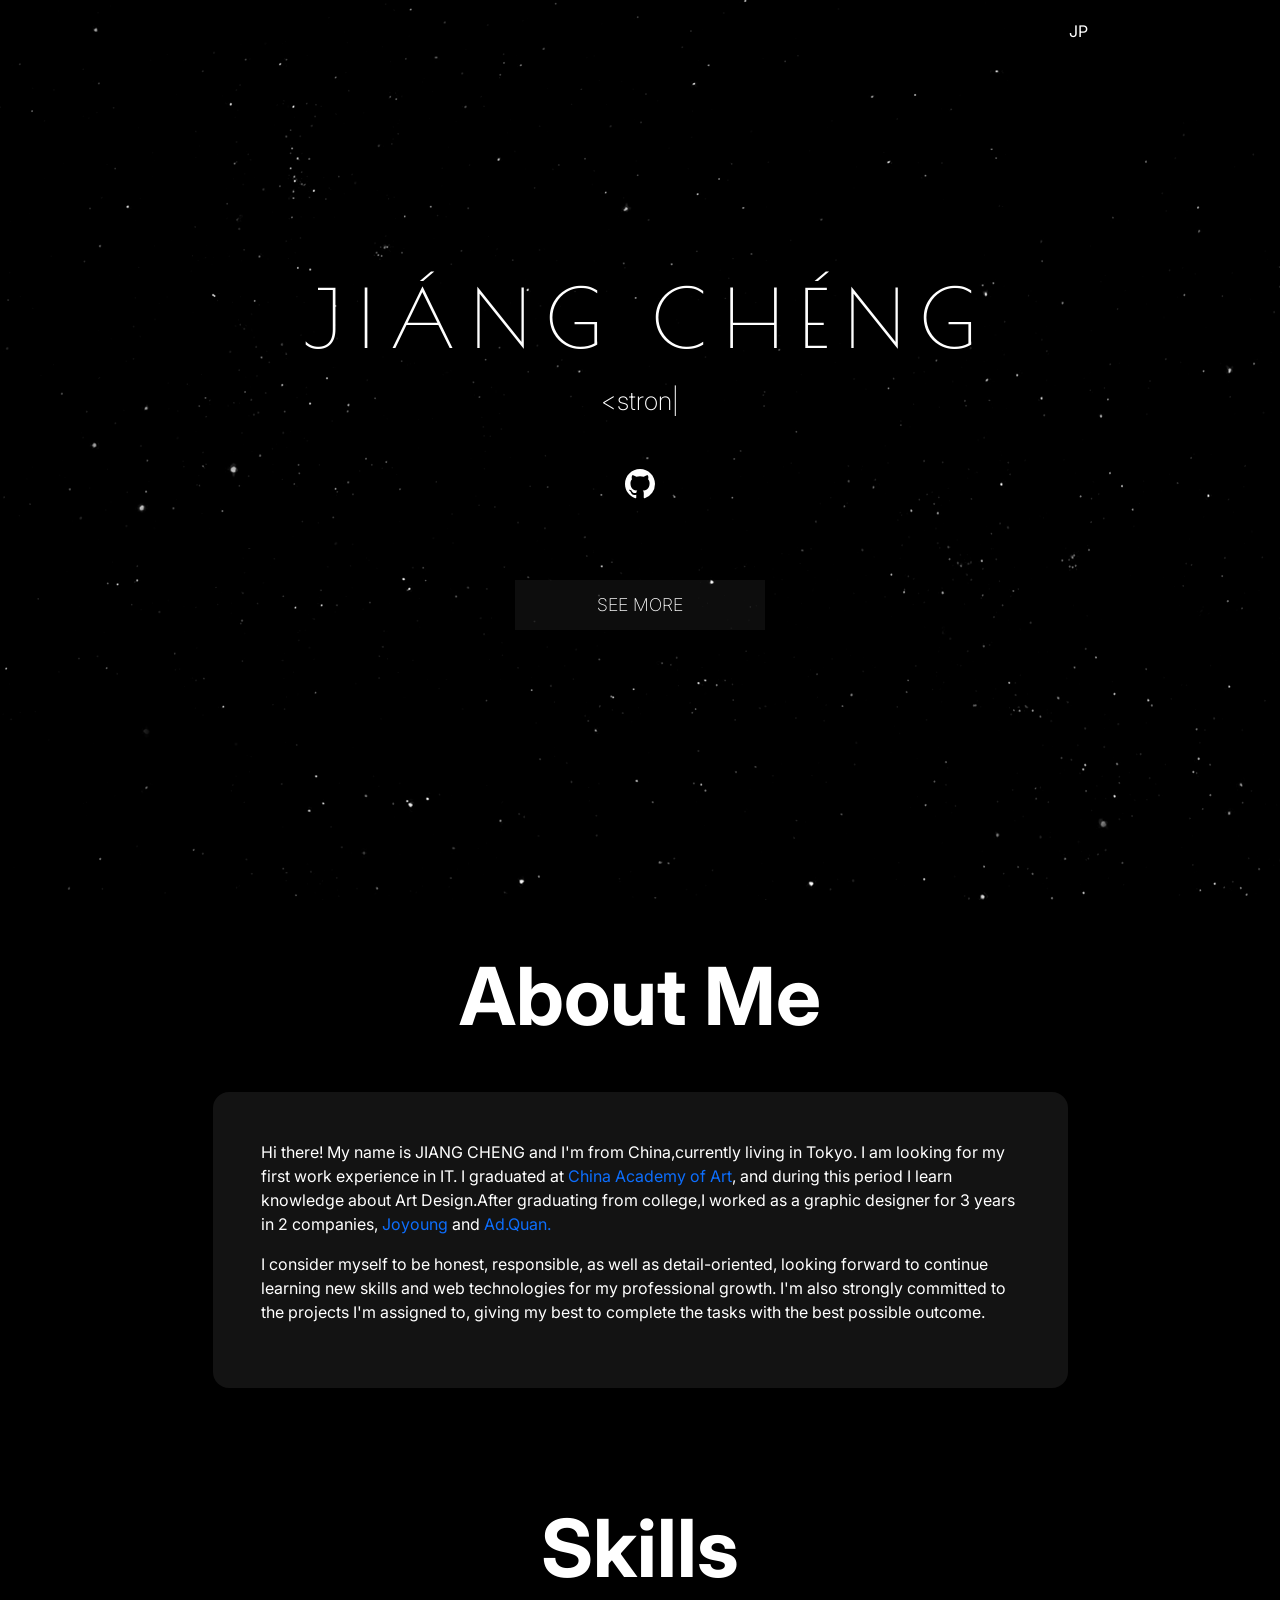
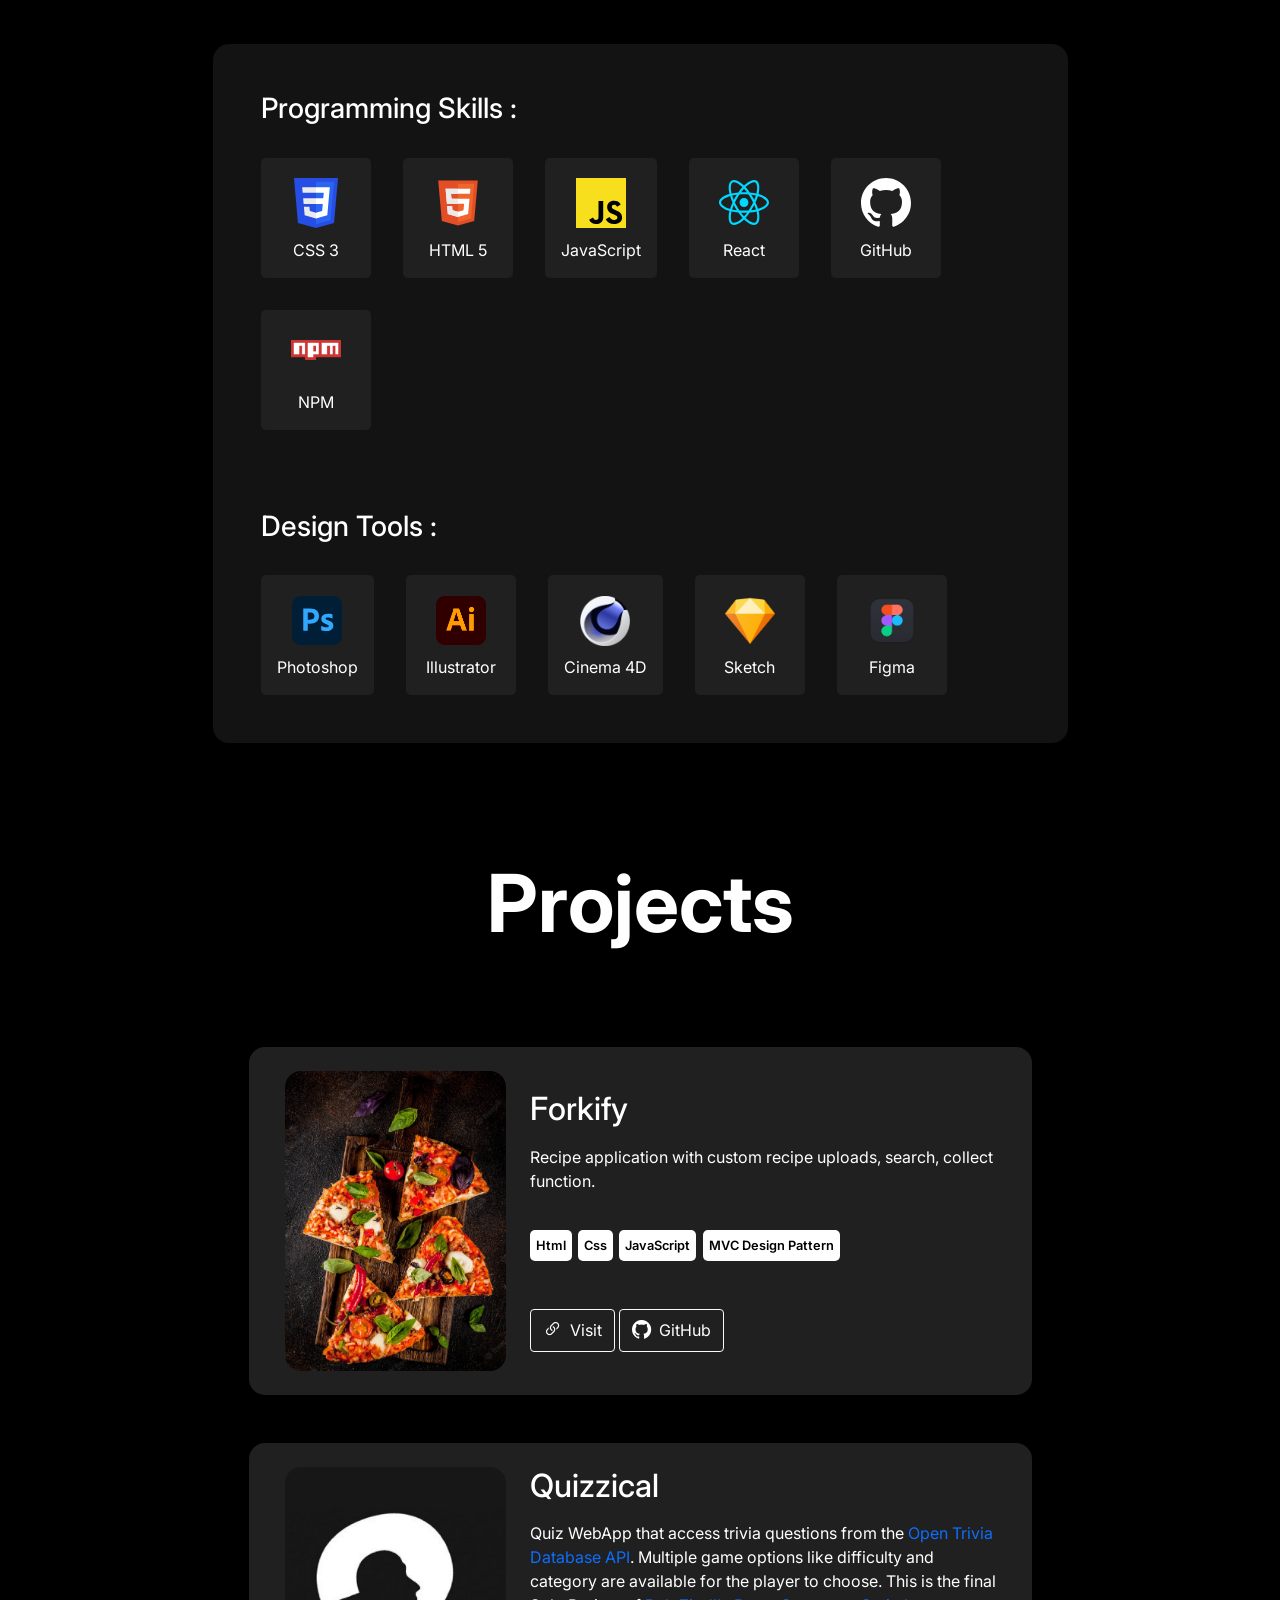
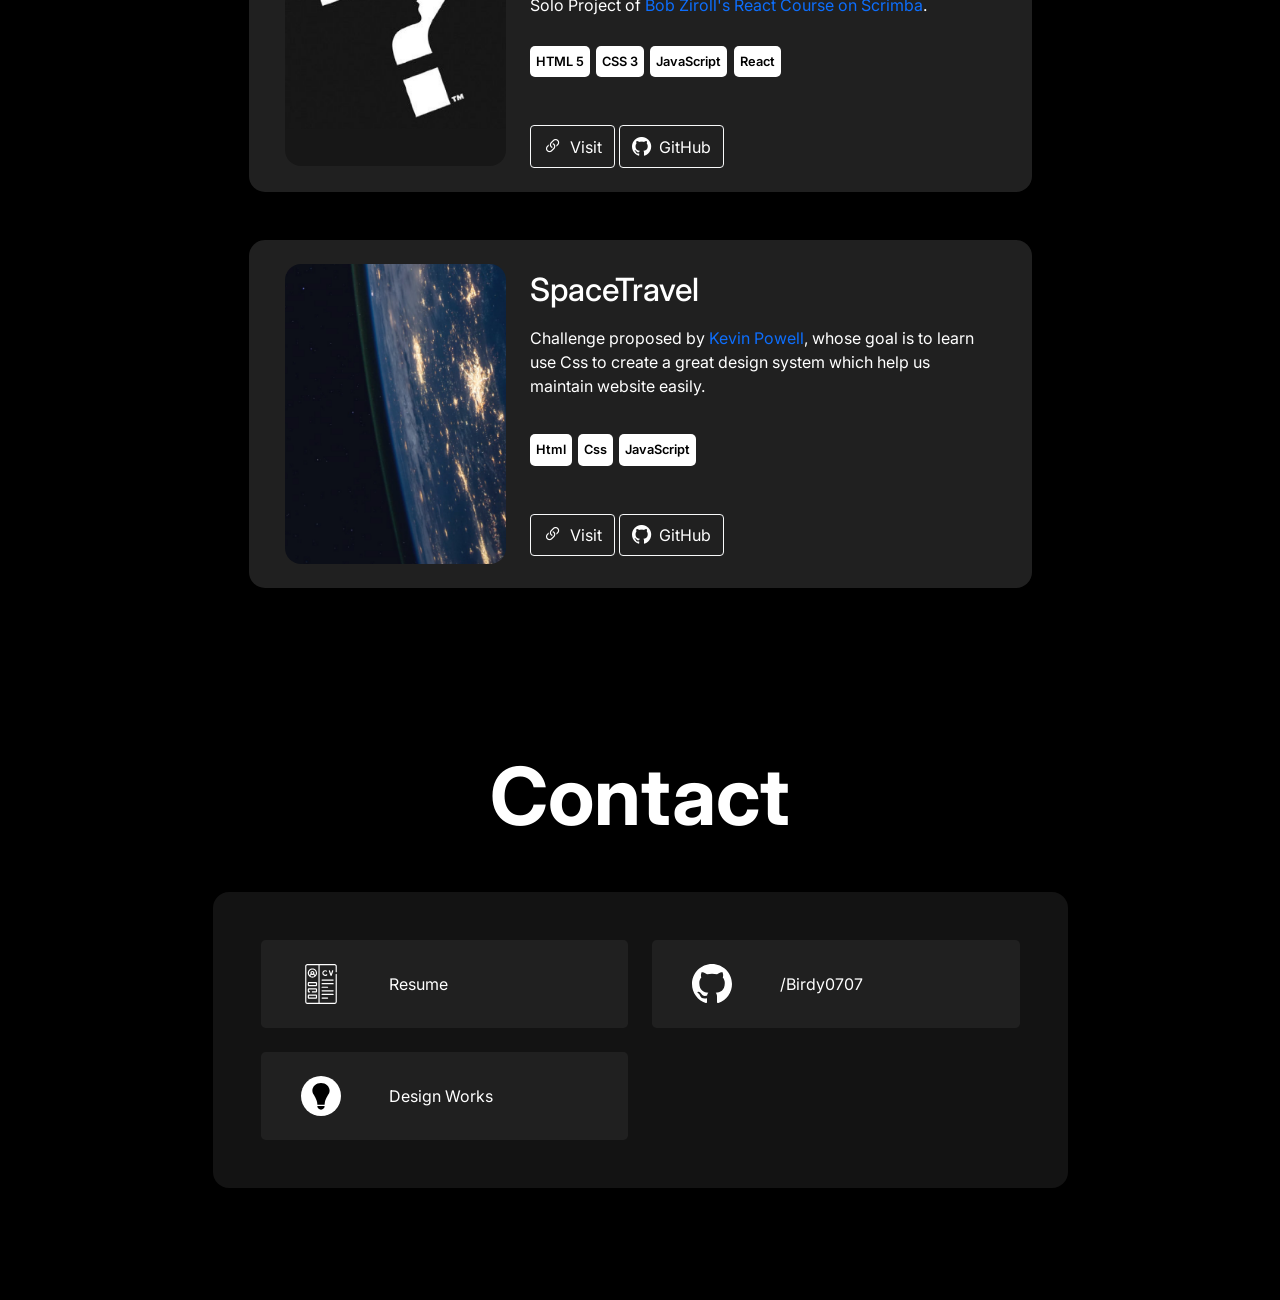
==== en.html @ 5abd1d2a "first commit" ====
<!DOCTYPE html>
<html lang="en">
  <head>
    <meta charset="UTF-8" />
    <meta http-equiv="X-UA-Compatible" content="IE=edge" />
    <meta name="viewport" content="width=device-width, initial-scale=1.0" />
    <title>Ji&aacute;ng Ch&eacute;ng</title>
    <meta
      name="description"
      content="Hi there! My name is JiangCheng, I'm a Web Developer and I'm from China but currently living in Tokyo."
    />
    <meta
      name="image"
      property="og:image"
      content="https://gastonperez.ar/img/og-image.jpg"
    />
    <meta
      name="keywords"
      content="web developer, dev, developer, resume, cv, portfolio"
    />
    <meta name="robots" content="index, follow" />
    <meta name="author" content="Gaston Perez" />
    <link rel="shortcut icon" href="favicon.png" type="image/x-icon" />
    <link rel="stylesheet" href="css/bootstrap.min.css" />
    <link rel="stylesheet" href="css/animate.min.css" />
    <link rel="stylesheet" href="css/styles.css" />
    <link rel="stylesheet" href="css/sweetalert2-dark-theme.css" />
    <script
      async
      src="https://www.googletagmanager.com/gtag/js?id=G-XEV41WTDQB"
    ></script>
    <script src="js/gtag.js"></script>
  </head>

  <body>
    <header>
      <div class="stars"></div>
      <div class="twinkling"></div>

      <a href="/" class="btn-language">JP</a>

      <div
        class="name-container d-flex flex-column align-items-center justify-content-center"
      >
        <h1
          class="name text-nowrap text-uppercase animate__animated animate__fadeInDown delay-300ms"
        >
          Ji&aacute;ng Ch&eacute;ng
        </h1>

        <div
          class="job-container animate__animated animate__fadeInLeftBig delay-800ms"
        >
          <h2 id="typed-job" class="job"></h2>
        </div>

        <ul
          class="header-links p-0 d-flex justify-content-between align-items-center"
        >
          <li>
            <!-- <div class="animate__animated animate__fadeInDown delay-6s">
              <a
                href="https://www.linkedin.com/in/gaston-ezequiel-perez/"
                target="_blank"
              >
                <img src="img/contact/linkedin.svg" alt="linkedin" />
              </a>
            </div> -->
          </li>
          <li>
            <div class="animate__animated animate__fadeInDown delay-6500ms">
              <a href="https://github.com/B1rdy0707" target="_blank">
                <img src="img/skills/github.svg" alt="github" />
              </a>
            </div>
          </li>
          <li>
            <!-- <div class="animate__animated animate__fadeInDown delay-7s">
              <a href="mailto:contact@gastonperez.ar">
                <img src="img/contact/email.svg" alt="email" />
              </a>
            </div> -->
          </li>
        </ul>

        <div
          class="animate__animated animate__zoomIn delay-7500ms btn-seeMore-box btn-seeMore-anim"
        >
          <button class="btn-seeMore">See More</button>
        </div>
      </div>
    </header>

    <main>
      <div class="container pt-5">
        <section id="about" class="mb-6">
          <div class="row">
            <h2 class="mb-5 text-center display-1 fw-bold">About Me</h2>

            <div
              class="col-11 col-lg-9 p-4 p-sm-5 m-auto bg-secondary border-radius-1em"
            >
              <p>
                Hi there! My name is JIANG CHENG and I'm from China,currently
                living in Tokyo. I am looking for my first work experience in
                IT. I graduated at
                <a
                  href="https://en.caa.edu.cn/about/schoolsdepartments/schoolofdesign/201712/12694.html"
                  target="_blank"
                  >China Academy of Art</a
                >, and during this period I learn knowledge about Art
                Design.After graduating from college,I worked as a graphic
                designer for 3 years in 2 companies,
                <a href="https://us.joyoung.com/" target="_blank">Joyoung</a>
                and
                <a href="https://en.adquan.com/" target="_blank">Ad.Quan.</a>
              </p>
              <p>
                I consider myself to be honest, responsible, as well as
                detail-oriented, looking forward to continue learning new skills
                and web technologies for my professional growth. I'm also
                strongly committed to the projects I'm assigned to, giving my
                best to complete the tasks with the best possible outcome.
              </p>
            </div>
          </div>
        </section>

        <section id="skills" class="mb-6">
          <div class="row">
            <h2 class="mb-5 text-center display-1 fw-bold">Skills</h2>

            <div
              class="col-11 col-lg-9 p-4 p-sm-5 m-auto bg-secondary border-radius-1em"
            >
              <div class="skills">
                <h3>Programming Skills :</h3>
                <ul>
                  <li>
                    <img src="img/skills/css-3.svg" alt="css3" />
                    <p>CSS 3</p>
                  </li>
                  <li>
                    <img src="img/skills/html-5.svg" alt="html5" />
                    <p>HTML 5</p>
                  </li>
                  <li>
                    <img src="img/skills/javascript.svg" alt="javascript" />
                    <p>JavaScript</p>
                  </li>
                  <li>
                    <img src="img/skills/react.svg" alt="react" />
                    <p>React</p>
                  </li>
                  <li>
                    <img src="img/skills/github.svg" alt="github" />
                    <p>GitHub</p>
                  </li>
                  <li>
                    <img src="img/skills/npm.png" alt="npm" />
                    <p>NPM</p>
                  </li>
                </ul>

                <h3>Design Tools :</h3>
                <ul>
                  <li>
                    <img src="img/skills/adobe-photoshop.svg" alt="photoshop" />
                    <p>Photoshop</p>
                  </li>
                  <li>
                    <img src="img/skills/illustrator.png" alt="trello" />
                    <p>Illustrator</p>
                  </li>
                  <li>
                    <img src="img/skills/Cinema4D.png" alt="uml" />
                    <p>Cinema 4D</p>
                  </li>
                  <li>
                    <img src="img/skills/sketch.png" alt="git" />
                    <p>Sketch</p>
                  </li>
                  <li>
                    <img src="img/skills/figma.png" alt="git" />
                    <p>Figma</p>
                  </li>
                </ul>
              </div>
            </div>
          </div>
        </section>

        <section id="projects" class="mb-6">
          <div class="row">
            <h2 class="mb-5 text-center display-1 fw-bold">Projects</h2>
            <!-- bg-secondary border-radius-1em -->
            <div class="col-11 col-lg-9 p-4 p-xl-5 m-auto">
              <article
                class="row p-1 pb-4 p-md-4 bg-tertiary border-radius-1em d-flex justify-content-between align-items-center"
              >
                <div class="col-12 col-lg-4 my-4 my-lg-0">
                  <img
                    src="img/projects/forkify.png"
                    alt="CoMAP"
                    class="img-fluid project-img"
                  />
                </div>

                <div class="col-12 col-lg-8">
                  <h2 class="mb-3">Forkify</h2>

                  <p class="mb-5 mb-md-4">
                    Recipe application with custom recipe uploads, search,
                    collect function.
                  </p>
                  <ul class="mb-5 tech-used">
                    <li>Html</li>
                    <li>Css</li>
                    <li>JavaScript</li>
                    <li>MVC Design Pattern</li>
                  </ul>

                  <div class="text-center text-md-start">
                    <a
                      href="https://forallpizza.netlify.app/"
                      target="_blank"
                      class="btn btn-outline-light project-btn"
                    >
                      <div
                        class="d-flex justify-content-center align-items-center"
                      >
                        <i class="bi bi-link-45deg me-2"></i>
                        <p class="m-0">Visit</p>
                      </div>
                    </a>

                    <a
                      href="https://github.com/B1rdy0707/forkify"
                      target="_blank"
                      class="btn btn-outline-light project-btn"
                    >
                      <div
                        class="d-flex justify-content-center align-items-center"
                      >
                        <i class="bi bi-github me-2"></i>
                        <p class="m-0">GitHub</p>
                      </div>
                    </a>
                  </div>
                </div>
              </article>

              <article
                class="row mt-5 p-1 pb-4 p-md-4 bg-tertiary border-radius-1em d-flex justify-content-between"
              >
                <div class="col-12 col-lg-4 my-4 my-lg-0">
                  <img
                    src="img/projects/quzzical.png"
                    alt="quizzical"
                    class="img-fluid project-img"
                  />
                </div>

                <div class="col-12 col-lg-8">
                  <h2 class="mb-3">Quizzical</h2>

                  <p class="mb-4 mb-md-3">
                    Quiz WebApp that access trivia questions from the
                    <a href="https://opentdb.com/" target="_blank"
                      >Open Trivia Database API</a
                    >. Multiple game options like difficulty and category are
                    available for the player to choose. This is the final Solo
                    Project of
                    <a
                      href="https://scrimba.com/learn/learnreact"
                      target="_blank"
                      >Bob Ziroll's React Course on Scrimba</a
                    >.
                  </p>

                  <ul class="mb-5 tech-used">
                    <li>HTML 5</li>
                    <li>CSS 3</li>
                    <li>JavaScript</li>
                    <li>React</li>
                  </ul>

                  <div class="text-center text-md-start">
                    <a
                      href="https://quizzical-scrimba.vercel.app/"
                      target="_blank"
                      class="btn btn-outline-light project-btn"
                    >
                      <div
                        class="d-flex justify-content-center align-items-center"
                      >
                        <i class="bi bi-link-45deg me-2"></i>
                        <p class="m-0">Visit</p>
                      </div>
                    </a>

                    <a
                      href="https://github.com/B1rdy0707/Quizzical"
                      target="_blank"
                      class="btn btn-outline-light project-btn"
                    >
                      <div
                        class="d-flex justify-content-center align-items-center"
                      >
                        <i class="bi bi-github me-2"></i>
                        <p class="m-0">GitHub</p>
                      </div>
                    </a>
                  </div>
                </div>
              </article>
              <article
                class="row mt-5 p-1 pb-4 p-md-4 bg-tertiary border-radius-1em d-flex justify-content-between align-items-center"
              >
                <div class="col-12 col-lg-4 my-4 my-lg-0">
                  <img
                    src="img/projects/space.jpg"
                    alt="Mercado Libre"
                    class="img-fluid project-img"
                  />
                </div>

                <div class="col-12 col-lg-8">
                  <h2 class="mb-3">SpaceTravel</h2>

                  <p class="mb-5 mb-md-4">
                    Challenge proposed by
                    <a
                      href="https://scrimba.com/learn/spacetravel"
                      target="_blank"
                      >Kevin Powell</a
                    >, whose goal is to learn use Css to create a great design
                    system which help us maintain website easily.
                  </p>
                  <ul class="mb-5 tech-used">
                    <li>Html</li>
                    <li>Css</li>
                    <li>JavaScript</li>
                  </ul>

                  <div class="text-center text-md-start">
                    <a
                      href="https://spacewebsitebyenari.netlify.app/"
                      target="_blank"
                      class="btn btn-outline-light project-btn"
                    >
                      <div
                        class="d-flex justify-content-center align-items-center"
                      >
                        <i class="bi bi-link-45deg me-2"></i>
                        <p class="m-0">Visit</p>
                      </div>
                    </a>

                    <a
                      href="https://github.com/B1rdy0707/Space-website"
                      target="_blank"
                      class="btn btn-outline-light project-btn"
                    >
                      <div
                        class="d-flex justify-content-center align-items-center"
                      >
                        <i class="bi bi-github me-2"></i>
                        <p class="m-0">GitHub</p>
                      </div>
                    </a>
                  </div>
                </div>
              </article>
            </div>
          </div>
        </section>

        <section id="contact" class="mb-6">
          <div class="row">
            <h2 class="mb-5 text-center display-1 fw-bold">Contact</h2>

            <div
              class="col-11 col-lg-9 p-3 p-md-4 p-xl-5 m-auto bg-secondary border-radius-1em"
            >
              <div class="row g-4">
                <div class="col-12 col-md-6">
                  <a
                    href="https://gastonperez.ar/resume"
                    target="_blank"
                    class="p-4 bg-tertiary rounded-3 btn-contact d-flex justify-content-start align-items-center"
                  >
                    <!-- Icon designed by https://www.freepik.com from www.flaticon.es -->
                    <img
                      src="img/contact/cv.svg"
                      alt="resume"
                      class="contact-icon ms-sm-3 ms-md-0 ms-xl-3 me-3 me-sm-5 me-md-3 me-xl-5"
                    />
                    <p class="m-0 fs-0 fs-md-5">Resume</p>
                  </a>
                </div>

                <div class="col-12 col-md-6">
                  <a
                    href="https://github.com/B1rdy0707"
                    target="_blank"
                    class="p-4 bg-tertiary rounded-3 btn-contact d-flex justify-content-start align-items-center"
                  >
                    <img
                      src="img/skills/github.svg"
                      alt="github"
                      class="contact-icon ms-sm-3 ms-md-0 ms-xl-3 me-3 me-sm-5 me-md-3 me-xl-5"
                    />
                    <p class="m-0 fs-0 fs-md-5">/Birdy0707</p>
                  </a>
                </div>

                <div class="col-12 col-md-6">
                  <a
                    href="https://enariportfolio.netlify.app/index.html"
                    target="_blank"
                    class="p-4 bg-tertiary rounded-3 btn-contact d-flex justify-content-start align-items-center"
                  >
                    <img
                      src="img/contact/design.svg"
                      alt="github"
                      class="contact-icon ms-sm-3 ms-md-0 ms-xl-3 me-3 me-sm-5 me-md-3 me-xl-5"
                    />
                    <p class="m-0 fs-0 fs-md-5">Design Works</p>
                  </a>
                </div>
              </div>
            </div>
          </div>
        </section>
      </div>
    </main>

    <script src="js/bootstrap.bundle.min.js"></script>
    <script src="js/enable-tooltips.js"></script>
    <script src="js/btn-seeMore.js"></script>
    <script src="js/typed.js"></script>
    <script src="js/typed-job-en.js"></script>
    <script src="js/sweetalert2.min.js"></script>
    <script src="js/project-img-zoom.js"></script>
  </body>
</html>
---- css/styles.css ----
@import url("https://fonts.googleapis.com/css2?family=Poiret+One&display=swap");
@import url("https://fonts.googleapis.com/css2?family=Inter:wght@100;200;300;400;500;600;700;800;900&display=swap");
@import url("https://cdn.jsdelivr.net/npm/bootstrap-icons@1.5.0/font/bootstrap-icons.css");

* {
  margin: 0;
  padding: 0;
  box-sizing: border-box;
  font-family: "Inter", sans-serif;
  scroll-behavior: smooth;
  background-color: #000;
  color: #fff;
}

header {
  height: 100vh;
}

main {
  position: relative;
  z-index: 10;
}

div,
p,
h1,
h2,
h3,
h4,
h5,
h6,
ul,
li,
img,
a,
i {
  background-color: transparent;
}

button {
  padding: 0;
  border: none;
  background: none;
  cursor: pointer;
}

a {
  text-decoration: none;
}

h2 {
  margin: 0;
}

ul {
  list-style: none;
}

img {
  -webkit-user-drag: none;
  -khtml-user-drag: none;
  -moz-user-drag: none;
  -o-user-drag: none;
}

::-webkit-scrollbar {
  width: 10px;
}

::-webkit-scrollbar-thumb {
  border-radius: 10px;
  background-color: #fff;
}

.typed-cursor {
  font-size: calc(0.8em + 1vw);
  font-weight: 200;
}

.mb-6 {
  margin-bottom: 7rem !important;
}

.bg-secondary {
  background-color: #131313 !important;
}

.bg-tertiary {
  background-color: #202020 !important;
}

.border-radius-1em {
  border-radius: 1em;
}

.btn-language {
  color: #fff;
  position: absolute;
  top: 1.5vw;
  right: 15vw;
  z-index: 3;
  transition: 0.15s;
}

.btn-language:hover {
  color: #fff;
}

.name-container {
  position: relative;
  z-index: 2;
  left: 50%;
  top: 50%;
  -webkit-transform: translate(-50%, -50%);
  transform: translate(-50%, -50%);
}

.name {
  font-size: calc(1em + 5vw);
  font-family: "Poiret One", sans-serif;
  font-weight: 400;
  letter-spacing: 1rem;
  background-color: inherit;
  margin-bottom: 1rem;
  margin-right: -1rem;
  text-align: center;
}

.job-container {
  height: 38px;
}

.job {
  display: inline-block;
  font-weight: 200;
  font-size: calc(0.8em + 1vw);
  background-color: inherit;
}

.job-after-typing {
  font-weight: 700;
}

.delay-300ms {
  animation-delay: 0.3s;
}

.delay-800ms {
  animation-delay: 0.8s;
}

.delay-6s {
  animation-delay: 6s;
}

.delay-6500ms {
  animation-delay: 6.5s;
}

.delay-7s {
  animation-delay: 7s;
}

.delay-7500ms {
  animation-delay: 7.5s;
}

.btn-seeMore {
  color: #fff;
  background: transparent;
  font-weight: 200;
  font-size: 1.1em;
  text-transform: uppercase;
}

.btn-seeMore-box {
  line-height: 50px;
  height: 50px;
  text-align: center;
  width: 250px;
  cursor: pointer;
  margin-top: 4rem;
}

.btn-seeMore-anim {
  color: #fff;
  transition: all 0.5s;
  position: relative;
}

.btn-seeMore-anim::before {
  content: "";
  position: absolute;
  top: 0;
  left: 0;
  width: 100%;
  height: 100%;
  z-index: 3;
  background-color: rgba(255, 255, 255, 0.05);
  transition: all 0.3s;
}

.btn-seeMore-anim:hover::before {
  opacity: 0;
  transform: scale(0.5, 0.5);
}

.btn-seeMore-anim::after {
  content: "";
  position: absolute;
  top: 0;
  left: 0;
  width: 100%;
  height: 100%;
  z-index: 3;
  opacity: 0;
  transition: all 0.3s;
  border: 1px solid rgba(255, 255, 255, 0.5);
  transform: scale(1.2, 1.2);
}

.btn-seeMore-anim:hover::after {
  opacity: 1;
  transform: scale(1, 1);
}

.header-links {
  width: 130px;
  margin-top: 3em;
}

.header-links li {
  transition: 0.15s;
}

.header-links li:hover {
  transform: scale(1.2);
}

.header-links li img {
  padding: 1px 0;
  width: 30px;
}

.skills h3 {
  margin: 0;
}

.skills ul {
  margin: 0;
  padding: 0;
  display: flex;
  justify-content: flex-start;
  flex-wrap: wrap;
  margin: 0 0 5em 0;
}

.skills ul:last-child {
  margin: 0;
}

.skills ul::after {
  content: "";
  flex: auto;
}

.skills li {
  min-width: 110px;
  height: 120px;
  display: flex;
  flex-direction: column;
  align-items: center;
  margin-right: 2em;
  margin-top: 2em;
  transition: 0.2s;
  background-color: #202020;
  border-radius: 5px;
  padding: 1em;
}

.skills li:hover {
  transform: scale(1.2);
}

.skills li:last-child {
  margin-right: 0;
}

.skills li p {
  margin: auto 0 0 0;
}

.skills img {
  width: 50px;
  margin: auto;
}

.project-img {
  border-radius: 1em;
  transition: 0.2s;
}

.project-img:hover {
  transform: scale(1.1);
  cursor: zoom-in;
}

.project-btn i {
  font-size: 1.2em;
  transition: 0.15s;
}

.project-btn:not(.project-btn-disabled):hover p,
.project-btn:not(.project-btn-disabled):hover i {
  color: #000;
}

.project-btn-disabled {
  cursor: not-allowed;
  opacity: 0.5;
}

.project-btn-disabled:hover {
  background-color: transparent;
}

.tech-used {
  padding: 0;
  display: flex;
  flex-wrap: wrap;
  align-items: center;
}

.tech-used li {
  background-color: #fff;
  color: #000;
  font-size: 0.8em;
  font-weight: 600;
  border-radius: 5px;
  padding: 6px;
  margin-right: 0.5em;
  margin-top: 1em;
}

.tech-used li:last-child {
  margin-right: 0;
}

.tech-used::after {
  content: "";
  flex: auto;
}

.btn-contact {
  cursor: pointer;
  transition: 0.15s;
}

.btn-contact:hover {
  transform: scale(1.05);
}

.contact-icon {
  width: 40px;
}

.team-work-text {
  font-weight: 200;
  font-size: 0.55em;
  background-color: inherit;
  margin-left: 14px;
}

.stars,
.twinkling {
  position: absolute;
  display: block;
  top: 0;
  bottom: 0;
  left: 0;
  right: 0;
}

.stars {
  z-index: 0;
  background: #000 url("../img/header/stars.png") repeat top center;
}

.twinkling {
  z-index: 1;
  background: transparent url("../img/header/twinkling.png") repeat top center;
  animation: move-twink-back 500s linear infinite;
}

@keyframes move-twink-back {
  from {
    background-position: 0 0;
  }
  to {
    background-position: -10000px 5000px;
  }
}

@media screen and (max-width: 991px) {
  .skills li {
    margin-right: 1em;
  }

  .contact-icon {
    width: 25px;
  }

  .btn-language {
    top: 5vh;
    right: 5vw;
  }

  .project-img:hover {
    transform: none;
    cursor: auto;
  }
  .project-img {
    height: 50vh;
    width: 90vw;
    object-fit: cover;
  }
}

@media screen and (max-width: 767px) {
  .contact-icon {
    width: 40px;
  }
  .project-img {
    height: 30vh;
    width: 90vw;
    object-fit: cover;
  }
}

@media screen and (max-width: 500px) {
  .project-img {
    height: 30vh;
    width: 90vw;
    object-fit: cover;
  }
  .skills ul {
    justify-content: space-around;
  }

  .skills ul::after {
    content: none;
    flex: none;
  }

  .skills li {
    margin-right: 0.5em;
  }

  .btn-language {
    top: 8vw;
    right: 8vw;
  }
}

@media screen and (max-width: 450px) {
  .name {
    font-size: 7vw;
  }

  .job {
    font-size: calc(1em + 1vw);
  }
}

@media screen and (max-width: 350px) {
  .name {
    font-size: 6vw;
  }

  .job {
    font-size: calc(0.8em + 1vw);
  }

  .team-work-text {
    display: block;
    margin: 10px 0 0 0;
  }
}
---- css/sweetalert2-dark-theme.css ----
/*
* @sweetalert2/themes v3.2.0
* Released under the MIT License.
*/

.swal2-popup.swal2-toast {
  flex-direction: row;
  align-items: center;
  width: auto;
  padding: 0.625em;
  overflow-y: hidden;
  background: #19191a;
  box-shadow: 0 0 0.625em #d9d9d9; }
  .swal2-popup.swal2-toast .swal2-header {
    flex-direction: row; }
  .swal2-popup.swal2-toast .swal2-title {
    flex-grow: 1;
    justify-content: flex-start;
    margin: 0 0.6em;
    font-size: 1em; }
  .swal2-popup.swal2-toast .swal2-footer {
    margin: 0.5em 0 0;
    padding: 0.5em 0 0;
    font-size: 0.8em; }
  .swal2-popup.swal2-toast .swal2-close {
    position: static;
    width: 0.8em;
    height: 0.8em;
    line-height: 0.8; }
  .swal2-popup.swal2-toast .swal2-content {
    justify-content: flex-start;
    font-size: 1em; }
  .swal2-popup.swal2-toast .swal2-icon {
    width: 2em;
    min-width: 2em;
    height: 2em;
    margin: 0; }
    .swal2-popup.swal2-toast .swal2-icon .swal2-icon-content {
      display: flex;
      align-items: center;
      font-size: 1.8em;
      font-weight: bold; }
      @media all and (-ms-high-contrast: none), (-ms-high-contrast: active) {
        .swal2-popup.swal2-toast .swal2-icon .swal2-icon-content {
          font-size: .25em; } }
    .swal2-popup.swal2-toast .swal2-icon.swal2-success .swal2-success-ring {
      width: 2em;
      height: 2em; }
    .swal2-popup.swal2-toast .swal2-icon.swal2-error [class^='swal2-x-mark-line'] {
      top: .875em;
      width: 1.375em; }
      .swal2-popup.swal2-toast .swal2-icon.swal2-error [class^='swal2-x-mark-line'][class$='left'] {
        left: .3125em; }
      .swal2-popup.swal2-toast .swal2-icon.swal2-error [class^='swal2-x-mark-line'][class$='right'] {
        right: .3125em; }
  .swal2-popup.swal2-toast .swal2-actions {
    flex-basis: auto !important;
    width: auto;
    height: auto;
    margin: 0 .3125em; }
  .swal2-popup.swal2-toast .swal2-styled {
    margin: 0 .3125em;
    padding: .3125em .625em;
    font-size: 1em; }
    .swal2-popup.swal2-toast .swal2-styled:focus {
      box-shadow: 0 0 0 1px #19191a, 0 0 0 3px rgba(63, 126, 188, 0.4); }
  .swal2-popup.swal2-toast .swal2-success {
    border-color: #a5dc86; }
    .swal2-popup.swal2-toast .swal2-success [class^='swal2-success-circular-line'] {
      position: absolute;
      width: 1.6em;
      height: 3em;
      transform: rotate(45deg);
      border-radius: 50%; }
      .swal2-popup.swal2-toast .swal2-success [class^='swal2-success-circular-line'][class$='left'] {
        top: -.8em;
        left: -.5em;
        transform: rotate(-45deg);
        transform-origin: 2em 2em;
        border-radius: 4em 0 0 4em; }
      .swal2-popup.swal2-toast .swal2-success [class^='swal2-success-circular-line'][class$='right'] {
        top: -.25em;
        left: .9375em;
        transform-origin: 0 1.5em;
        border-radius: 0 4em 4em 0; }
    .swal2-popup.swal2-toast .swal2-success .swal2-success-ring {
      width: 2em;
      height: 2em; }
    .swal2-popup.swal2-toast .swal2-success .swal2-success-fix {
      top: 0;
      left: .4375em;
      width: .4375em;
      height: 2.6875em; }
    .swal2-popup.swal2-toast .swal2-success [class^='swal2-success-line'] {
      height: .3125em; }
      .swal2-popup.swal2-toast .swal2-success [class^='swal2-success-line'][class$='tip'] {
        top: 1.125em;
        left: .1875em;
        width: .75em; }
      .swal2-popup.swal2-toast .swal2-success [class^='swal2-success-line'][class$='long'] {
        top: .9375em;
        right: .1875em;
        width: 1.375em; }
    .swal2-popup.swal2-toast .swal2-success.swal2-icon-show .swal2-success-line-tip {
      -webkit-animation: swal2-toast-animate-success-line-tip .75s;
              animation: swal2-toast-animate-success-line-tip .75s; }
    .swal2-popup.swal2-toast .swal2-success.swal2-icon-show .swal2-success-line-long {
      -webkit-animation: swal2-toast-animate-success-line-long .75s;
              animation: swal2-toast-animate-success-line-long .75s; }
  .swal2-popup.swal2-toast.swal2-show {
    -webkit-animation: swal2-toast-show 0.5s;
            animation: swal2-toast-show 0.5s; }
  .swal2-popup.swal2-toast.swal2-hide {
    -webkit-animation: swal2-toast-hide 0.1s forwards;
            animation: swal2-toast-hide 0.1s forwards; }

.swal2-container {
  display: flex;
  position: fixed;
  z-index: 1060;
  top: 0;
  right: 0;
  bottom: 0;
  left: 0;
  flex-direction: row;
  align-items: center;
  justify-content: center;
  padding: 0.625em;
  overflow-x: hidden;
  transition: background-color 0.1s;
  -webkit-overflow-scrolling: touch; }
  .swal2-container.swal2-backdrop-show, .swal2-container.swal2-noanimation {
    background: rgba(25, 25, 26, 0.75); }
  .swal2-container.swal2-backdrop-hide {
    background: transparent !important; }
  .swal2-container.swal2-top {
    align-items: flex-start; }
  .swal2-container.swal2-top-start, .swal2-container.swal2-top-left {
    align-items: flex-start;
    justify-content: flex-start; }
  .swal2-container.swal2-top-end, .swal2-container.swal2-top-right {
    align-items: flex-start;
    justify-content: flex-end; }
  .swal2-container.swal2-center {
    align-items: center; }
  .swal2-container.swal2-center-start, .swal2-container.swal2-center-left {
    align-items: center;
    justify-content: flex-start; }
  .swal2-container.swal2-center-end, .swal2-container.swal2-center-right {
    align-items: center;
    justify-content: flex-end; }
  .swal2-container.swal2-bottom {
    align-items: flex-end; }
  .swal2-container.swal2-bottom-start, .swal2-container.swal2-bottom-left {
    align-items: flex-end;
    justify-content: flex-start; }
  .swal2-container.swal2-bottom-end, .swal2-container.swal2-bottom-right {
    align-items: flex-end;
    justify-content: flex-end; }
  .swal2-container.swal2-bottom > :first-child,
  .swal2-container.swal2-bottom-start > :first-child,
  .swal2-container.swal2-bottom-left > :first-child,
  .swal2-container.swal2-bottom-end > :first-child,
  .swal2-container.swal2-bottom-right > :first-child {
    margin-top: auto; }
  .swal2-container.swal2-grow-fullscreen > .swal2-modal {
    display: flex !important;
    flex: 1;
    align-self: stretch;
    justify-content: center; }
  .swal2-container.swal2-grow-row > .swal2-modal {
    display: flex !important;
    flex: 1;
    align-content: center;
    justify-content: center; }
  .swal2-container.swal2-grow-column {
    flex: 1;
    flex-direction: column; }
    .swal2-container.swal2-grow-column.swal2-top, .swal2-container.swal2-grow-column.swal2-center, .swal2-container.swal2-grow-column.swal2-bottom {
      align-items: center; }
    .swal2-container.swal2-grow-column.swal2-top-start, .swal2-container.swal2-grow-column.swal2-center-start, .swal2-container.swal2-grow-column.swal2-bottom-start, .swal2-container.swal2-grow-column.swal2-top-left, .swal2-container.swal2-grow-column.swal2-center-left, .swal2-container.swal2-grow-column.swal2-bottom-left {
      align-items: flex-start; }
    .swal2-container.swal2-grow-column.swal2-top-end, .swal2-container.swal2-grow-column.swal2-center-end, .swal2-container.swal2-grow-column.swal2-bottom-end, .swal2-container.swal2-grow-column.swal2-top-right, .swal2-container.swal2-grow-column.swal2-center-right, .swal2-container.swal2-grow-column.swal2-bottom-right {
      align-items: flex-end; }
    .swal2-container.swal2-grow-column > .swal2-modal {
      display: flex !important;
      flex: 1;
      align-content: center;
      justify-content: center; }
  .swal2-container.swal2-no-transition {
    transition: none !important; }
  .swal2-container:not(.swal2-top):not(.swal2-top-start):not(.swal2-top-end):not(.swal2-top-left):not(.swal2-top-right):not(.swal2-center-start):not(.swal2-center-end):not(.swal2-center-left):not(.swal2-center-right):not(.swal2-bottom):not(.swal2-bottom-start):not(.swal2-bottom-end):not(.swal2-bottom-left):not(.swal2-bottom-right):not(.swal2-grow-fullscreen) > .swal2-modal {
    margin: auto; }
  @media all and (-ms-high-contrast: none), (-ms-high-contrast: active) {
    .swal2-container .swal2-modal {
      margin: 0 !important; } }

.swal2-popup {
  display: none;
  position: relative;
  box-sizing: border-box;
  flex-direction: column;
  justify-content: center;
  width: 32em;
  max-width: 100%;
  padding: 1.25em;
  border: none;
  border-radius: 0.3125em;
  background: #19191a;
  font-family: inherit;
  font-size: 1rem; }
  .swal2-popup:focus {
    outline: none; }
  .swal2-popup.swal2-loading {
    overflow-y: hidden; }

.swal2-header {
  display: flex;
  flex-direction: column;
  align-items: center; }

.swal2-title {
  position: relative;
  max-width: 100%;
  margin: 0 0 0.4em;
  padding: 0;
  color: #e1e1e1;
  font-size: 1.875em;
  font-weight: 600;
  text-align: center;
  text-transform: none;
  word-wrap: break-word; }

.swal2-actions {
  display: flex;
  z-index: 1;
  flex-wrap: wrap;
  align-items: center;
  justify-content: center;
  width: 100%;
  margin: 1.25em auto 0; }
  .swal2-actions:not(.swal2-loading) .swal2-styled[disabled] {
    opacity: .4; }
  .swal2-actions:not(.swal2-loading) .swal2-styled:hover {
    background-image: linear-gradient(rgba(0, 0, 0, 0.1), rgba(0, 0, 0, 0.1)); }
  .swal2-actions:not(.swal2-loading) .swal2-styled:active {
    background-image: linear-gradient(rgba(0, 0, 0, 0.2), rgba(0, 0, 0, 0.2)); }
  .swal2-actions.swal2-loading .swal2-styled.swal2-confirm {
    box-sizing: border-box;
    width: 2.5em;
    height: 2.5em;
    margin: .46875em;
    padding: 0;
    -webkit-animation: swal2-rotate-loading 1.5s linear 0s infinite normal;
            animation: swal2-rotate-loading 1.5s linear 0s infinite normal;
    border: .25em solid transparent;
    border-radius: 100%;
    border-color: transparent;
    background-color: transparent !important;
    color: transparent !important;
    cursor: default;
    -webkit-user-select: none;
       -moz-user-select: none;
        -ms-user-select: none;
            user-select: none; }
  .swal2-actions.swal2-loading .swal2-styled.swal2-cancel {
    margin-right: 30px;
    margin-left: 30px; }
  .swal2-actions.swal2-loading :not(.swal2-styled).swal2-confirm::after {
    content: '';
    display: inline-block;
    width: 15px;
    height: 15px;
    margin-left: 5px;
    -webkit-animation: swal2-rotate-loading 1.5s linear 0s infinite normal;
            animation: swal2-rotate-loading 1.5s linear 0s infinite normal;
    border: 3px solid #999999;
    border-radius: 50%;
    border-right-color: transparent;
    box-shadow: 1px 1px 1px #fff; }

.swal2-styled {
  margin: .3125em;
  padding: .625em 2em;
  box-shadow: none;
  font-weight: 500; }
  .swal2-styled:not([disabled]) {
    cursor: pointer; }
  .swal2-styled.swal2-confirm {
    border: 0;
    border-radius: 0.25em;
    background: initial;
    background-color: #3085d6;
    color: #fff;
    font-size: 1.0625em; }
  .swal2-styled.swal2-cancel {
    border: 0;
    border-radius: 0.25em;
    background: initial;
    background-color: #aaa;
    color: #fff;
    font-size: 1.0625em; }
  .swal2-styled:focus {
    outline: none;
    box-shadow: 0 0 0 1px #19191a, 0 0 0 3px rgba(63, 126, 188, 0.4); }
  .swal2-styled::-moz-focus-inner {
    border: 0; }

.swal2-footer {
  justify-content: center;
  margin: 1.25em 0 0;
  padding: 1em 0 0;
  border-top: 1px solid #555;
  color: #bbbbbb;
  font-size: 1em; }

.swal2-timer-progress-bar-container {
  position: absolute;
  right: 0;
  bottom: 0;
  left: 0;
  height: 0.25em;
  overflow: hidden;
  border-bottom-right-radius: 0.3125em;
  border-bottom-left-radius: 0.3125em; }

.swal2-timer-progress-bar {
  width: 100%;
  height: 0.25em;
  background: rgba(225, 225, 225, 0.6); }

.swal2-image {
  max-width: 100%;
  margin: 1.25em auto; }

.swal2-close {
  position: absolute;
  z-index: 2;
  top: 0;
  right: 0;
  align-items: center;
  justify-content: center;
  width: 1.2em;
  height: 1.2em;
  padding: 0;
  overflow: hidden;
  transition: color 0.1s ease-out;
  border: none;
  border-radius: 0;
  background: transparent;
  color: #cccccc;
  font-family: serif;
  font-size: 2.5em;
  line-height: 1.2;
  cursor: pointer; }
  .swal2-close:hover {
    transform: none;
    background: transparent;
    color: #f27474; }
  .swal2-close::-moz-focus-inner {
    border: 0; }

.swal2-content {
  z-index: 1;
  justify-content: center;
  margin: 0;
  padding: 0;
  color: #e1e1e1;
  font-size: 1.125em;
  font-weight: normal;
  line-height: normal;
  text-align: center;
  word-wrap: break-word; }

.swal2-input,
.swal2-file,
.swal2-textarea,
.swal2-select,
.swal2-radio,
.swal2-checkbox {
  margin: 1em auto; }

.swal2-input,
.swal2-file,
.swal2-textarea {
  box-sizing: border-box;
  width: 100%;
  transition: border-color 0.3s, box-shadow 0.3s;
  border: 1px solid #d9d9d9;
  border-radius: 0.1875em;
  background: #323234;
  box-shadow: inset 0 1px 1px rgba(0, 0, 0, 0.06);
  color: #e1e1e1;
  font-size: 1.125em; }
  .swal2-input.swal2-inputerror,
  .swal2-file.swal2-inputerror,
  .swal2-textarea.swal2-inputerror {
    border-color: #f27474 !important;
    box-shadow: 0 0 2px #f27474 !important; }
  .swal2-input:focus,
  .swal2-file:focus,
  .swal2-textarea:focus {
    border: 1px solid #b4dbed;
    outline: none;
    box-shadow: 0 0 3px #c4e6f5; }
  .swal2-input::-webkit-input-placeholder, .swal2-file::-webkit-input-placeholder, .swal2-textarea::-webkit-input-placeholder {
    color: #cccccc; }
  .swal2-input::-moz-placeholder, .swal2-file::-moz-placeholder, .swal2-textarea::-moz-placeholder {
    color: #cccccc; }
  .swal2-input:-ms-input-placeholder, .swal2-file:-ms-input-placeholder, .swal2-textarea:-ms-input-placeholder {
    color: #cccccc; }
  .swal2-input::-ms-input-placeholder, .swal2-file::-ms-input-placeholder, .swal2-textarea::-ms-input-placeholder {
    color: #cccccc; }
  .swal2-input::placeholder,
  .swal2-file::placeholder,
  .swal2-textarea::placeholder {
    color: #cccccc; }

.swal2-range {
  margin: 1em auto;
  background: #19191a; }
  .swal2-range input {
    width: 80%; }
  .swal2-range output {
    width: 20%;
    color: #e1e1e1;
    font-weight: 600;
    text-align: center; }
  .swal2-range input,
  .swal2-range output {
    height: 2.625em;
    padding: 0;
    font-size: 1.125em;
    line-height: 2.625em; }

.swal2-input {
  height: 2.625em;
  padding: 0 0.75em; }
  .swal2-input[type='number'] {
    max-width: 10em; }

.swal2-file {
  background: #323234;
  font-size: 1.125em; }

.swal2-textarea {
  height: 6.75em;
  padding: 0.75em; }

.swal2-select {
  min-width: 50%;
  max-width: 100%;
  padding: .375em .625em;
  background: #323234;
  color: #e1e1e1;
  font-size: 1.125em; }

.swal2-radio,
.swal2-checkbox {
  align-items: center;
  justify-content: center;
  background: #19191a;
  color: #e1e1e1; }
  .swal2-radio label,
  .swal2-checkbox label {
    margin: 0 .6em;
    font-size: 1.125em; }
  .swal2-radio input,
  .swal2-checkbox input {
    margin: 0 .4em; }

.swal2-validation-message {
  display: none;
  align-items: center;
  justify-content: center;
  padding: 0.625em;
  overflow: hidden;
  background: #323234;
  color: #e1e1e1;
  font-size: 1em;
  font-weight: 300; }
  .swal2-validation-message::before {
    content: '!';
    display: inline-block;
    width: 1.5em;
    min-width: 1.5em;
    height: 1.5em;
    margin: 0 .625em;
    border-radius: 50%;
    background-color: #f27474;
    color: #fff;
    font-weight: 600;
    line-height: 1.5em;
    text-align: center; }

.swal2-icon {
  position: relative;
  box-sizing: content-box;
  justify-content: center;
  width: 5em;
  height: 5em;
  margin: 1.25em auto 1.875em;
  border: .25em solid transparent;
  border-radius: 50%;
  font-family: inherit;
  line-height: 5em;
  cursor: default;
  -webkit-user-select: none;
     -moz-user-select: none;
      -ms-user-select: none;
          user-select: none; }
  .swal2-icon .swal2-icon-content {
    display: flex;
    align-items: center;
    font-size: 3.75em; }
  .swal2-icon.swal2-error {
    border-color: #f27474;
    color: #f27474; }
    .swal2-icon.swal2-error .swal2-x-mark {
      position: relative;
      flex-grow: 1; }
    .swal2-icon.swal2-error [class^='swal2-x-mark-line'] {
      display: block;
      position: absolute;
      top: 2.3125em;
      width: 2.9375em;
      height: .3125em;
      border-radius: .125em;
      background-color: #f27474; }
      .swal2-icon.swal2-error [class^='swal2-x-mark-line'][class$='left'] {
        left: 1.0625em;
        transform: rotate(45deg); }
      .swal2-icon.swal2-error [class^='swal2-x-mark-line'][class$='right'] {
        right: 1em;
        transform: rotate(-45deg); }
    .swal2-icon.swal2-error.swal2-icon-show {
      -webkit-animation: swal2-animate-error-icon .5s;
              animation: swal2-animate-error-icon .5s; }
      .swal2-icon.swal2-error.swal2-icon-show .swal2-x-mark {
        -webkit-animation: swal2-animate-error-x-mark .5s;
                animation: swal2-animate-error-x-mark .5s; }
  .swal2-icon.swal2-warning {
    border-color: #facea8;
    color: #f8bb86; }
  .swal2-icon.swal2-info {
    border-color: #9de0f6;
    color: #3fc3ee; }
  .swal2-icon.swal2-question {
    border-color: #c9dae1;
    color: #87adbd; }
  .swal2-icon.swal2-success {
    border-color: #a5dc86;
    color: #a5dc86; }
    .swal2-icon.swal2-success [class^='swal2-success-circular-line'] {
      position: absolute;
      width: 3.75em;
      height: 7.5em;
      transform: rotate(45deg);
      border-radius: 50%; }
      .swal2-icon.swal2-success [class^='swal2-success-circular-line'][class$='left'] {
        top: -.4375em;
        left: -2.0635em;
        transform: rotate(-45deg);
        transform-origin: 3.75em 3.75em;
        border-radius: 7.5em 0 0 7.5em; }
      .swal2-icon.swal2-success [class^='swal2-success-circular-line'][class$='right'] {
        top: -.6875em;
        left: 1.875em;
        transform: rotate(-45deg);
        transform-origin: 0 3.75em;
        border-radius: 0 7.5em 7.5em 0; }
    .swal2-icon.swal2-success .swal2-success-ring {
      position: absolute;
      z-index: 2;
      top: -.25em;
      left: -.25em;
      box-sizing: content-box;
      width: 100%;
      height: 100%;
      border: 0.25em solid rgba(165, 220, 134, 0.3);
      border-radius: 50%; }
    .swal2-icon.swal2-success .swal2-success-fix {
      position: absolute;
      z-index: 1;
      top: .5em;
      left: 1.625em;
      width: .4375em;
      height: 5.625em;
      transform: rotate(-45deg); }
    .swal2-icon.swal2-success [class^='swal2-success-line'] {
      display: block;
      position: absolute;
      z-index: 2;
      height: .3125em;
      border-radius: .125em;
      background-color: #a5dc86; }
      .swal2-icon.swal2-success [class^='swal2-success-line'][class$='tip'] {
        top: 2.875em;
        left: .8125em;
        width: 1.5625em;
        transform: rotate(45deg); }
      .swal2-icon.swal2-success [class^='swal2-success-line'][class$='long'] {
        top: 2.375em;
        right: .5em;
        width: 2.9375em;
        transform: rotate(-45deg); }
    .swal2-icon.swal2-success.swal2-icon-show .swal2-success-line-tip {
      -webkit-animation: swal2-animate-success-line-tip .75s;
              animation: swal2-animate-success-line-tip .75s; }
    .swal2-icon.swal2-success.swal2-icon-show .swal2-success-line-long {
      -webkit-animation: swal2-animate-success-line-long .75s;
              animation: swal2-animate-success-line-long .75s; }
    .swal2-icon.swal2-success.swal2-icon-show .swal2-success-circular-line-right {
      -webkit-animation: swal2-rotate-success-circular-line 4.25s ease-in;
              animation: swal2-rotate-success-circular-line 4.25s ease-in; }

.swal2-progress-steps {
  align-items: center;
  margin: 0 0 1.25em;
  padding: 0;
  background: inherit;
  font-weight: 600; }
  .swal2-progress-steps li {
    display: inline-block;
    position: relative; }
  .swal2-progress-steps .swal2-progress-step {
    z-index: 20;
    width: 2em;
    height: 2em;
    border-radius: 2em;
    background: #3085d6;
    color: #fff;
    line-height: 2em;
    text-align: center; }
    .swal2-progress-steps .swal2-progress-step.swal2-active-progress-step {
      background: #3085d6; }
      .swal2-progress-steps .swal2-progress-step.swal2-active-progress-step ~ .swal2-progress-step {
        background: #58585b;
        color: #fff; }
      .swal2-progress-steps .swal2-progress-step.swal2-active-progress-step ~ .swal2-progress-step-line {
        background: #58585b; }
  .swal2-progress-steps .swal2-progress-step-line {
    z-index: 10;
    width: 2.5em;
    height: .4em;
    margin: 0 -1px;
    background: #3085d6; }

[class^='swal2'] {
  -webkit-tap-highlight-color: transparent; }

.swal2-show {
  -webkit-animation: swal2-show 0.3s;
          animation: swal2-show 0.3s; }

.swal2-hide {
  -webkit-animation: swal2-hide 0.15s forwards;
          animation: swal2-hide 0.15s forwards; }

.swal2-noanimation {
  transition: none; }

.swal2-scrollbar-measure {
  position: absolute;
  top: -9999px;
  width: 50px;
  height: 50px;
  overflow: scroll; }

.swal2-rtl .swal2-close {
  right: auto;
  left: 0; }

.swal2-rtl .swal2-timer-progress-bar {
  right: 0;
  left: auto; }

@supports (-ms-accelerator: true) {
  .swal2-range input {
    width: 100% !important; }
  .swal2-range output {
    display: none; } }

@media all and (-ms-high-contrast: none), (-ms-high-contrast: active) {
  .swal2-range input {
    width: 100% !important; }
  .swal2-range output {
    display: none; } }

@-moz-document url-prefix() {
  .swal2-close:focus {
    outline: 2px solid rgba(63, 126, 188, 0.4); } }

@-webkit-keyframes swal2-toast-show {
  0% {
    transform: translateY(-0.625em) rotateZ(2deg); }
  33% {
    transform: translateY(0) rotateZ(-2deg); }
  66% {
    transform: translateY(0.3125em) rotateZ(2deg); }
  100% {
    transform: translateY(0) rotateZ(0deg); } }

@keyframes swal2-toast-show {
  0% {
    transform: translateY(-0.625em) rotateZ(2deg); }
  33% {
    transform: translateY(0) rotateZ(-2deg); }
  66% {
    transform: translateY(0.3125em) rotateZ(2deg); }
  100% {
    transform: translateY(0) rotateZ(0deg); } }

@-webkit-keyframes swal2-toast-hide {
  100% {
    transform: rotateZ(1deg);
    opacity: 0; } }

@keyframes swal2-toast-hide {
  100% {
    transform: rotateZ(1deg);
    opacity: 0; } }

@-webkit-keyframes swal2-toast-animate-success-line-tip {
  0% {
    top: .5625em;
    left: .0625em;
    width: 0; }
  54% {
    top: .125em;
    left: .125em;
    width: 0; }
  70% {
    top: .625em;
    left: -.25em;
    width: 1.625em; }
  84% {
    top: 1.0625em;
    left: .75em;
    width: .5em; }
  100% {
    top: 1.125em;
    left: .1875em;
    width: .75em; } }

@keyframes swal2-toast-animate-success-line-tip {
  0% {
    top: .5625em;
    left: .0625em;
    width: 0; }
  54% {
    top: .125em;
    left: .125em;
    width: 0; }
  70% {
    top: .625em;
    left: -.25em;
    width: 1.625em; }
  84% {
    top: 1.0625em;
    left: .75em;
    width: .5em; }
  100% {
    top: 1.125em;
    left: .1875em;
    width: .75em; } }

@-webkit-keyframes swal2-toast-animate-success-line-long {
  0% {
    top: 1.625em;
    right: 1.375em;
    width: 0; }
  65% {
    top: 1.25em;
    right: .9375em;
    width: 0; }
  84% {
    top: .9375em;
    right: 0;
    width: 1.125em; }
  100% {
    top: .9375em;
    right: .1875em;
    width: 1.375em; } }

@keyframes swal2-toast-animate-success-line-long {
  0% {
    top: 1.625em;
    right: 1.375em;
    width: 0; }
  65% {
    top: 1.25em;
    right: .9375em;
    width: 0; }
  84% {
    top: .9375em;
    right: 0;
    width: 1.125em; }
  100% {
    top: .9375em;
    right: .1875em;
    width: 1.375em; } }

@-webkit-keyframes swal2-show {
  0% {
    transform: scale(0.7); }
  45% {
    transform: scale(1.05); }
  80% {
    transform: scale(0.95); }
  100% {
    transform: scale(1); } }

@keyframes swal2-show {
  0% {
    transform: scale(0.7); }
  45% {
    transform: scale(1.05); }
  80% {
    transform: scale(0.95); }
  100% {
    transform: scale(1); } }

@-webkit-keyframes swal2-hide {
  0% {
    transform: scale(1);
    opacity: 1; }
  100% {
    transform: scale(0.5);
    opacity: 0; } }

@keyframes swal2-hide {
  0% {
    transform: scale(1);
    opacity: 1; }
  100% {
    transform: scale(0.5);
    opacity: 0; } }

@-webkit-keyframes swal2-animate-success-line-tip {
  0% {
    top: 1.1875em;
    left: .0625em;
    width: 0; }
  54% {
    top: 1.0625em;
    left: .125em;
    width: 0; }
  70% {
    top: 2.1875em;
    left: -.375em;
    width: 3.125em; }
  84% {
    top: 3em;
    left: 1.3125em;
    width: 1.0625em; }
  100% {
    top: 2.8125em;
    left: .8125em;
    width: 1.5625em; } }

@keyframes swal2-animate-success-line-tip {
  0% {
    top: 1.1875em;
    left: .0625em;
    width: 0; }
  54% {
    top: 1.0625em;
    left: .125em;
    width: 0; }
  70% {
    top: 2.1875em;
    left: -.375em;
    width: 3.125em; }
  84% {
    top: 3em;
    left: 1.3125em;
    width: 1.0625em; }
  100% {
    top: 2.8125em;
    left: .8125em;
    width: 1.5625em; } }

@-webkit-keyframes swal2-animate-success-line-long {
  0% {
    top: 3.375em;
    right: 2.875em;
    width: 0; }
  65% {
    top: 3.375em;
    right: 2.875em;
    width: 0; }
  84% {
    top: 2.1875em;
    right: 0;
    width: 3.4375em; }
  100% {
    top: 2.375em;
    right: .5em;
    width: 2.9375em; } }

@keyframes swal2-animate-success-line-long {
  0% {
    top: 3.375em;
    right: 2.875em;
    width: 0; }
  65% {
    top: 3.375em;
    right: 2.875em;
    width: 0; }
  84% {
    top: 2.1875em;
    right: 0;
    width: 3.4375em; }
  100% {
    top: 2.375em;
    right: .5em;
    width: 2.9375em; } }

@-webkit-keyframes swal2-rotate-success-circular-line {
  0% {
    transform: rotate(-45deg); }
  5% {
    transform: rotate(-45deg); }
  12% {
    transform: rotate(-405deg); }
  100% {
    transform: rotate(-405deg); } }

@keyframes swal2-rotate-success-circular-line {
  0% {
    transform: rotate(-45deg); }
  5% {
    transform: rotate(-45deg); }
  12% {
    transform: rotate(-405deg); }
  100% {
    transform: rotate(-405deg); } }

@-webkit-keyframes swal2-animate-error-x-mark {
  0% {
    margin-top: 1.625em;
    transform: scale(0.4);
    opacity: 0; }
  50% {
    margin-top: 1.625em;
    transform: scale(0.4);
    opacity: 0; }
  80% {
    margin-top: -.375em;
    transform: scale(1.15); }
  100% {
    margin-top: 0;
    transform: scale(1);
    opacity: 1; } }

@keyframes swal2-animate-error-x-mark {
  0% {
    margin-top: 1.625em;
    transform: scale(0.4);
    opacity: 0; }
  50% {
    margin-top: 1.625em;
    transform: scale(0.4);
    opacity: 0; }
  80% {
    margin-top: -.375em;
    transform: scale(1.15); }
  100% {
    margin-top: 0;
    transform: scale(1);
    opacity: 1; } }

@-webkit-keyframes swal2-animate-error-icon {
  0% {
    transform: rotateX(100deg);
    opacity: 0; }
  100% {
    transform: rotateX(0deg);
    opacity: 1; } }

@keyframes swal2-animate-error-icon {
  0% {
    transform: rotateX(100deg);
    opacity: 0; }
  100% {
    transform: rotateX(0deg);
    opacity: 1; } }

@-webkit-keyframes swal2-rotate-loading {
  0% {
    transform: rotate(0deg); }
  100% {
    transform: rotate(360deg); } }

@keyframes swal2-rotate-loading {
  0% {
    transform: rotate(0deg); }
  100% {
    transform: rotate(360deg); } }

body.swal2-shown:not(.swal2-no-backdrop):not(.swal2-toast-shown) {
  overflow: hidden; }

body.swal2-height-auto {
  height: auto !important; }

body.swal2-no-backdrop .swal2-container {
  top: auto;
  right: auto;
  bottom: auto;
  left: auto;
  max-width: calc(100% - 0.625em * 2);
  background-color: transparent !important; }
  body.swal2-no-backdrop .swal2-container > .swal2-modal {
    box-shadow: 0 0 10px rgba(25, 25, 26, 0.75); }
  body.swal2-no-backdrop .swal2-container.swal2-top {
    top: 0;
    left: 50%;
    transform: translateX(-50%); }
  body.swal2-no-backdrop .swal2-container.swal2-top-start, body.swal2-no-backdrop .swal2-container.swal2-top-left {
    top: 0;
    left: 0; }
  body.swal2-no-backdrop .swal2-container.swal2-top-end, body.swal2-no-backdrop .swal2-container.swal2-top-right {
    top: 0;
    right: 0; }
  body.swal2-no-backdrop .swal2-container.swal2-center {
    top: 50%;
    left: 50%;
    transform: translate(-50%, -50%); }
  body.swal2-no-backdrop .swal2-container.swal2-center-start, body.swal2-no-backdrop .swal2-container.swal2-center-left {
    top: 50%;
    left: 0;
    transform: translateY(-50%); }
  body.swal2-no-backdrop .swal2-container.swal2-center-end, body.swal2-no-backdrop .swal2-container.swal2-center-right {
    top: 50%;
    right: 0;
    transform: translateY(-50%); }
  body.swal2-no-backdrop .swal2-container.swal2-bottom {
    bottom: 0;
    left: 50%;
    transform: translateX(-50%); }
  body.swal2-no-backdrop .swal2-container.swal2-bottom-start, body.swal2-no-backdrop .swal2-container.swal2-bottom-left {
    bottom: 0;
    left: 0; }
  body.swal2-no-backdrop .swal2-container.swal2-bottom-end, body.swal2-no-backdrop .swal2-container.swal2-bottom-right {
    right: 0;
    bottom: 0; }

@media print {
  body.swal2-shown:not(.swal2-no-backdrop):not(.swal2-toast-shown) {
    overflow-y: scroll !important; }
    body.swal2-shown:not(.swal2-no-backdrop):not(.swal2-toast-shown) > [aria-hidden='true'] {
      display: none; }
    body.swal2-shown:not(.swal2-no-backdrop):not(.swal2-toast-shown) .swal2-container {
      position: static !important; } }

body.swal2-toast-shown .swal2-container {
  background-color: transparent; }
  body.swal2-toast-shown .swal2-container.swal2-top {
    top: 0;
    right: auto;
    bottom: auto;
    left: 50%;
    transform: translateX(-50%); }
  body.swal2-toast-shown .swal2-container.swal2-top-end, body.swal2-toast-shown .swal2-container.swal2-top-right {
    top: 0;
    right: 0;
    bottom: auto;
    left: auto; }
  body.swal2-toast-shown .swal2-container.swal2-top-start, body.swal2-toast-shown .swal2-container.swal2-top-left {
    top: 0;
    right: auto;
    bottom: auto;
    left: 0; }
  body.swal2-toast-shown .swal2-container.swal2-center-start, body.swal2-toast-shown .swal2-container.swal2-center-left {
    top: 50%;
    right: auto;
    bottom: auto;
    left: 0;
    transform: translateY(-50%); }
  body.swal2-toast-shown .swal2-container.swal2-center {
    top: 50%;
    right: auto;
    bottom: auto;
    left: 50%;
    transform: translate(-50%, -50%); }
  body.swal2-toast-shown .swal2-container.swal2-center-end, body.swal2-toast-shown .swal2-container.swal2-center-right {
    top: 50%;
    right: 0;
    bottom: auto;
    left: auto;
    transform: translateY(-50%); }
  body.swal2-toast-shown .swal2-container.swal2-bottom-start, body.swal2-toast-shown .swal2-container.swal2-bottom-left {
    top: auto;
    right: auto;
    bottom: 0;
    left: 0; }
  body.swal2-toast-shown .swal2-container.swal2-bottom {
    top: auto;
    right: auto;
    bottom: 0;
    left: 50%;
    transform: translateX(-50%); }
  body.swal2-toast-shown .swal2-container.swal2-bottom-end, body.swal2-toast-shown .swal2-container.swal2-bottom-right {
    top: auto;
    right: 0;
    bottom: 0;
    left: auto; }

body.swal2-toast-column .swal2-toast {
  flex-direction: column;
  align-items: stretch; }
  body.swal2-toast-column .swal2-toast .swal2-actions {
    flex: 1;
    align-self: stretch;
    height: 2.2em;
    margin-top: .3125em; }
  body.swal2-toast-column .swal2-toast .swal2-loading {
    justify-content: center; }
  body.swal2-toast-column .swal2-toast .swal2-input {
    height: 2em;
    margin: .3125em auto;
    font-size: 1em; }
  body.swal2-toast-column .swal2-toast .swal2-validation-message {
    font-size: 1em; }
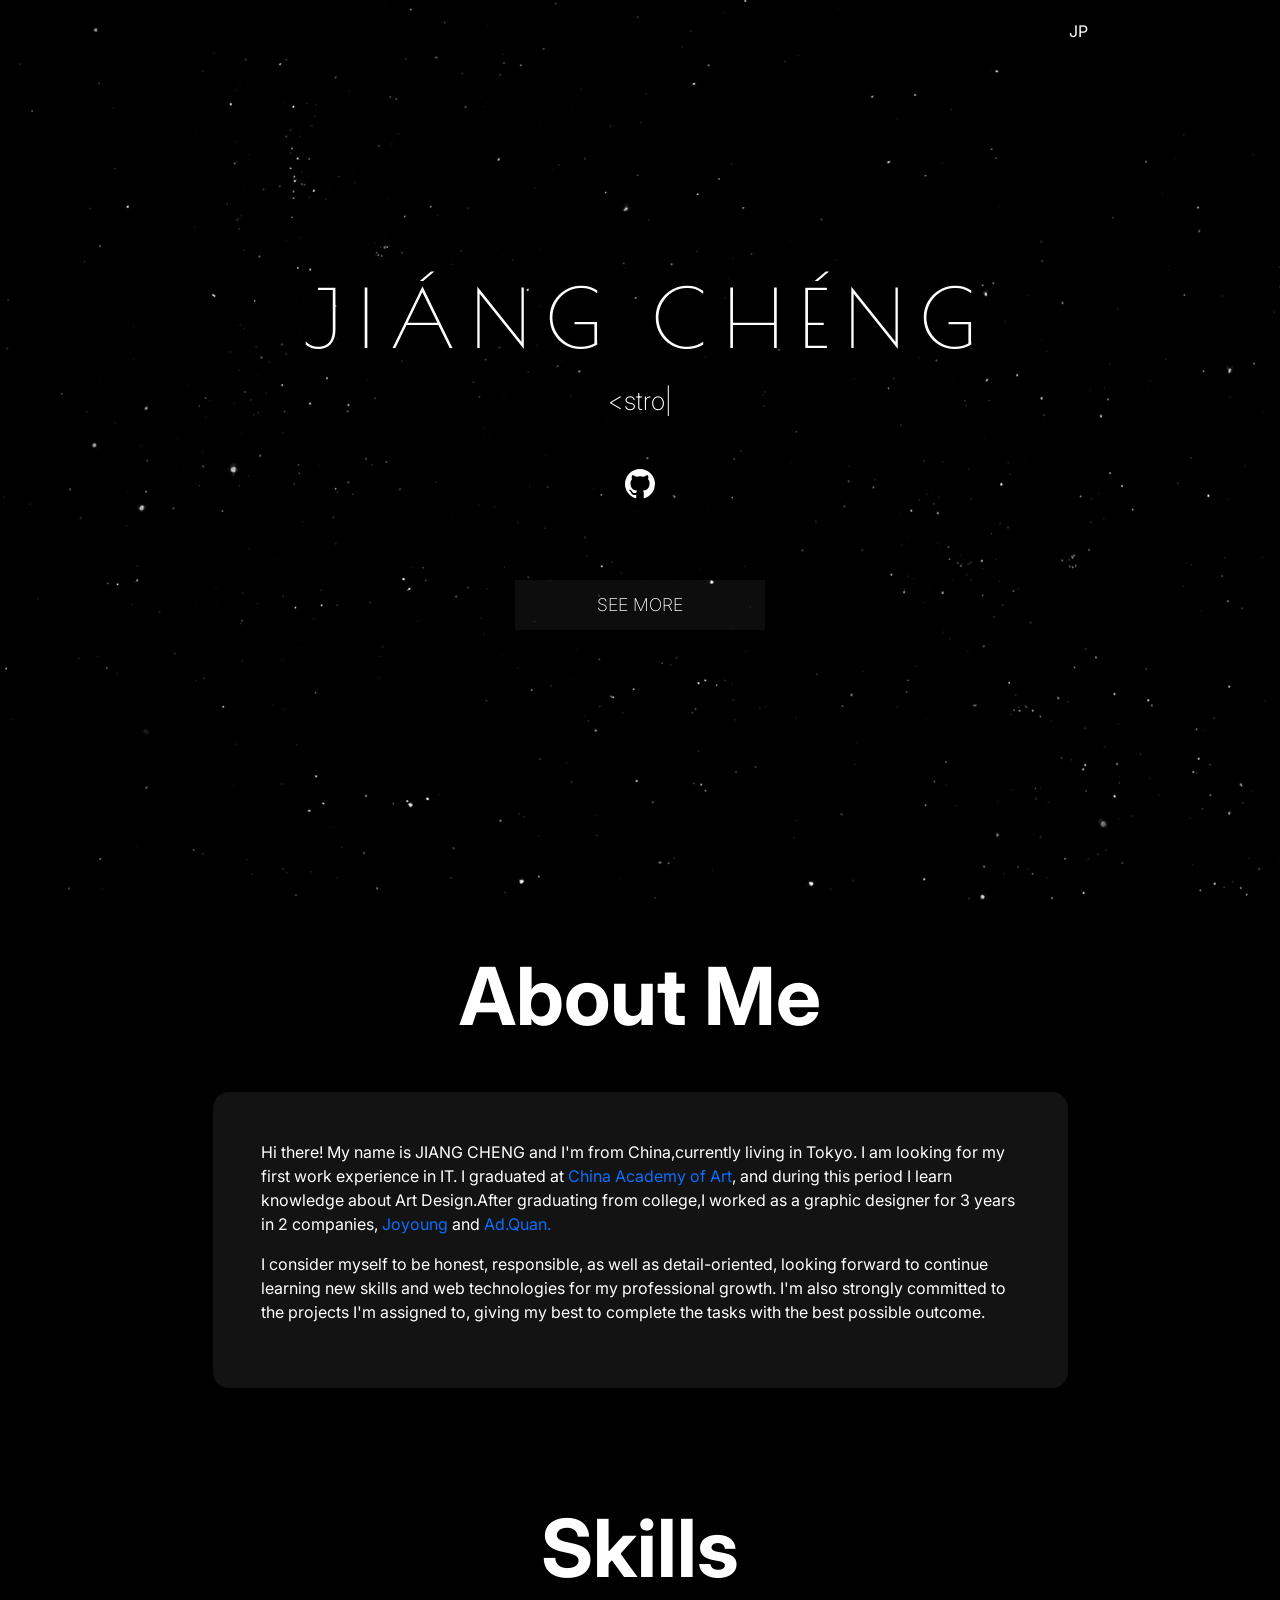
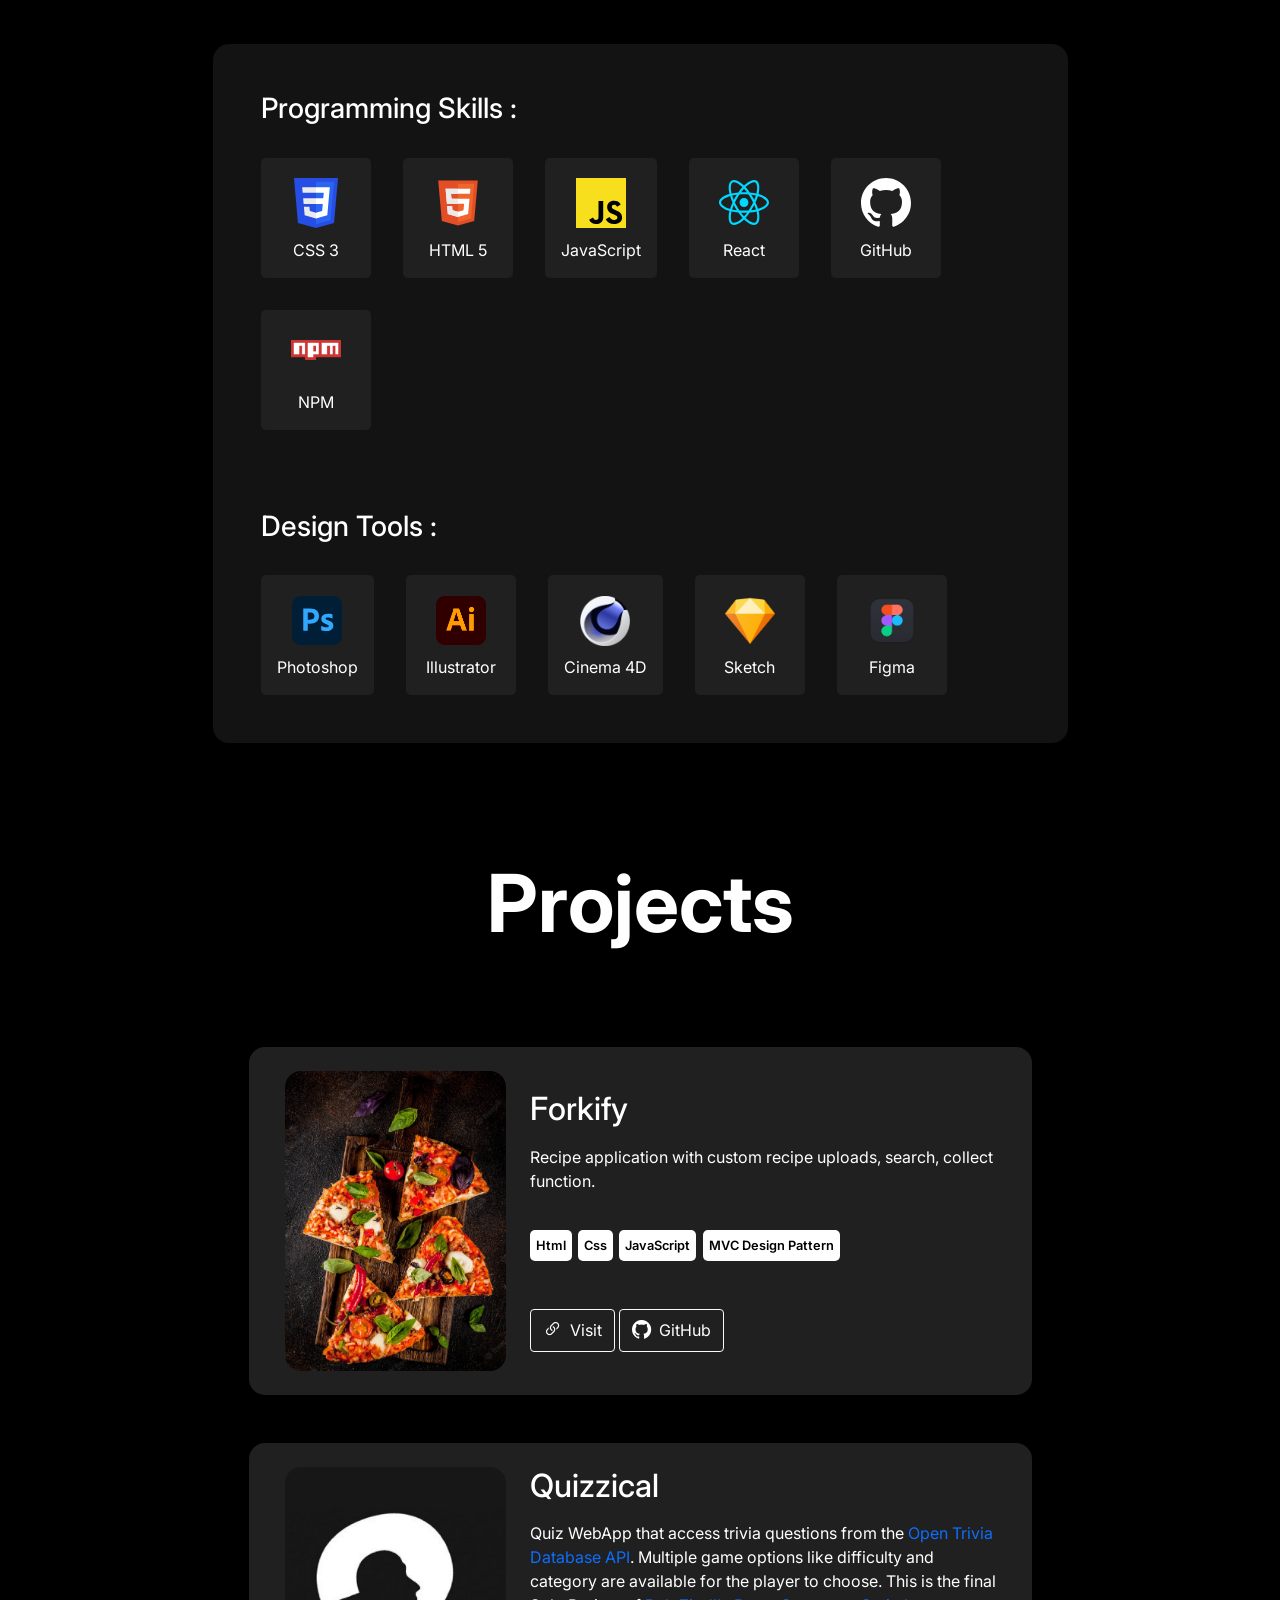
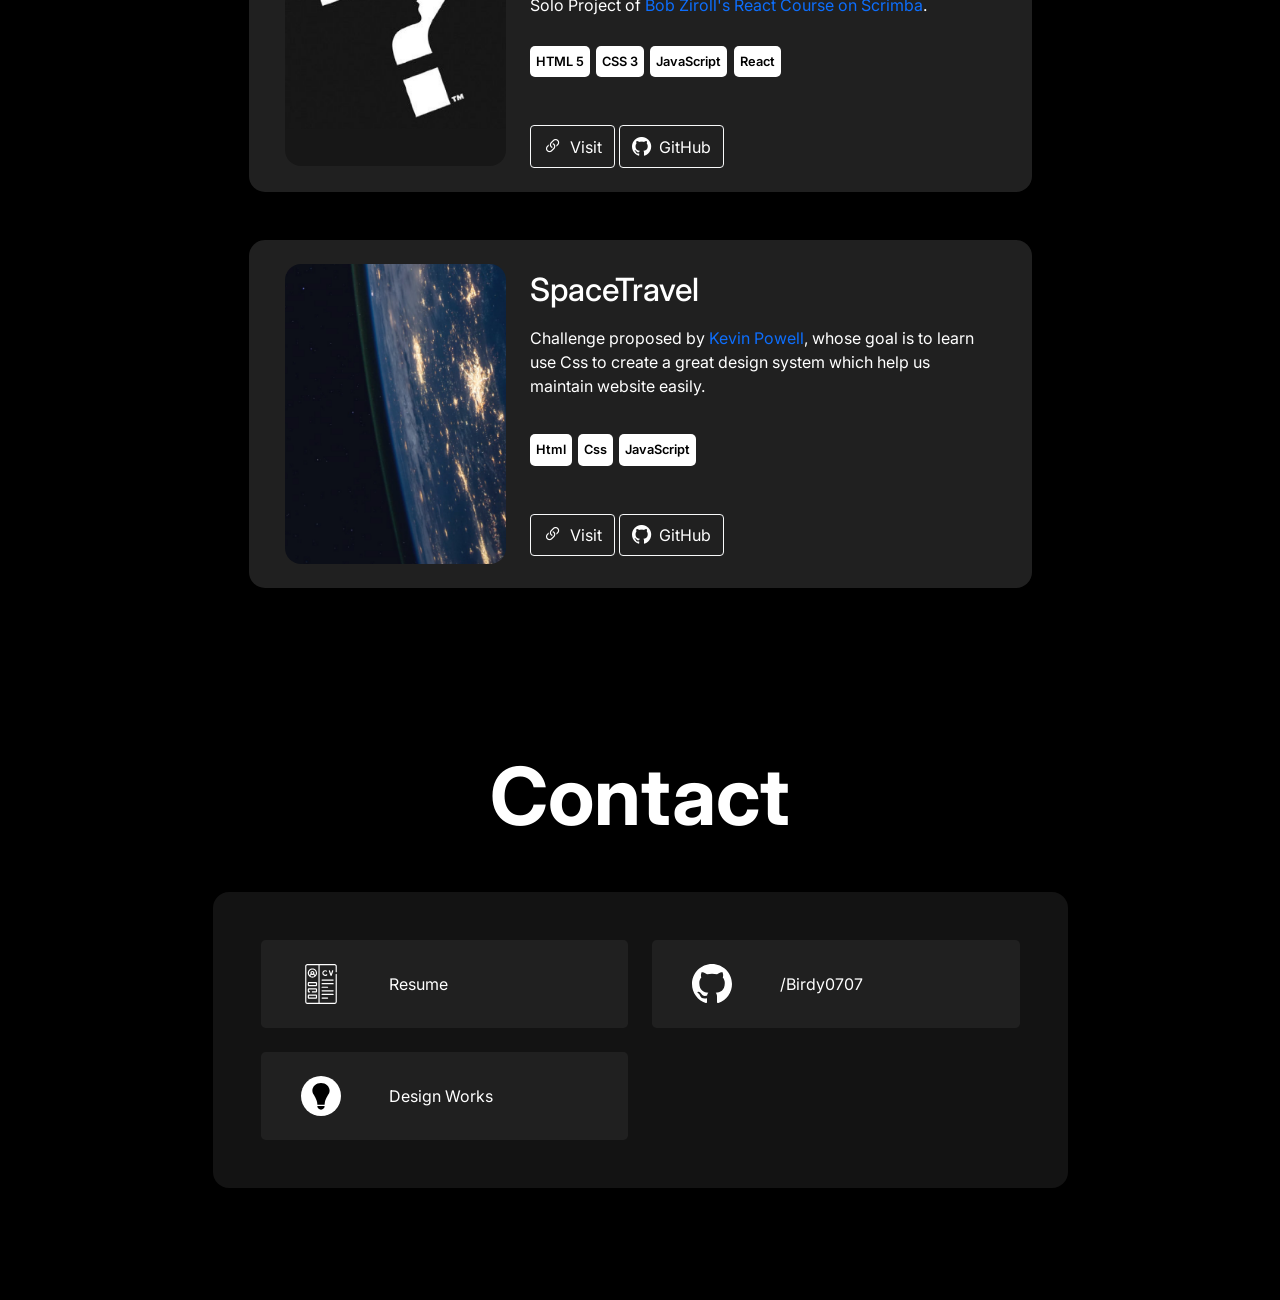
==== commit 1b7357ea: "Second commit" ====
--- a/en.html
+++ b/en.html
@@ -9,11 +9,7 @@
       name="description"
       content="Hi there! My name is JiangCheng, I'm a Web Developer and I'm from China but currently living in Tokyo."
     />
-    <meta
-      name="image"
-      property="og:image"
-      content="https://gastonperez.ar/img/og-image.jpg"
-    />
+    <meta name="image" property="og:image" />
     <meta
       name="keywords"
       content="web developer, dev, developer, resume, cv, portfolio"
@@ -386,7 +382,7 @@
               <div class="row g-4">
                 <div class="col-12 col-md-6">
                   <a
-                    href="https://gastonperez.ar/resume"
+                    href="img/resume/JIANGCHENG_Resume.pdf"
                     target="_blank"
                     class="p-4 bg-tertiary rounded-3 btn-contact d-flex justify-content-start align-items-center"
                   >
